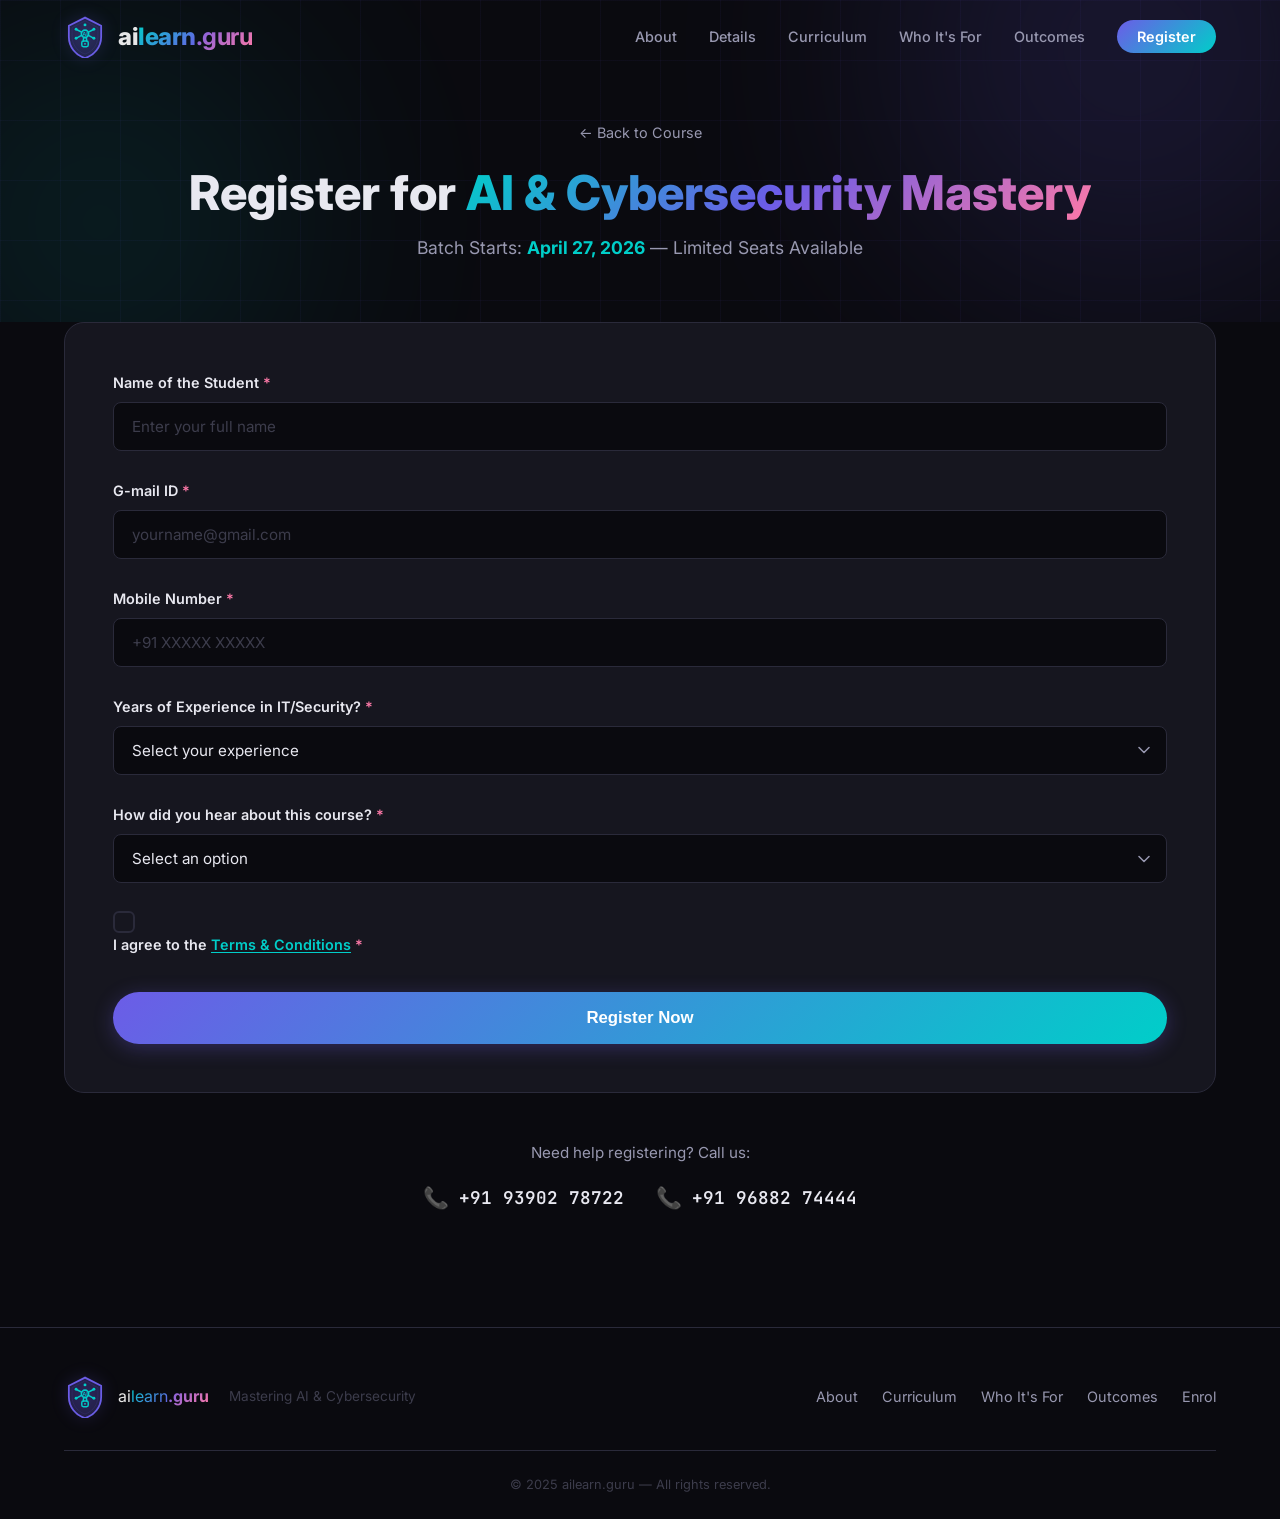
==== register.html @ 3a0973c8 "Add custom registration form with Google Forms integration - Replace Google Forms iframe with custom" ====
<!DOCTYPE html>
<html lang="en">
<head>
    <meta charset="UTF-8">
    <meta name="viewport" content="width=device-width, initial-scale=1.0">
    <title>Register | Mastering AI & Cybersecurity | ailearn.guru</title>
    <meta name="description" content="Register for Mastering AI & Cybersecurity training. Batch starts April 27, 2026.">
    <link rel="preconnect" href="https://fonts.googleapis.com">
    <link rel="preconnect" href="https://fonts.gstatic.com" crossorigin>
    <link href="https://fonts.googleapis.com/css2?family=Inter:wght@300;400;500;600;700;800;900&family=JetBrains+Mono:wght@400;500;600&display=swap" rel="stylesheet">
    <link rel="stylesheet" href="style.css">
    <link rel="icon" type="image/svg+xml" href="logo.svg">
</head>
<body>
    <!-- Navigation -->
    <nav class="navbar scrolled" id="navbar">
        <div class="container nav-container">
            <a href="index.html" class="logo">
                <img src="logo.svg" alt="ailearn.guru" class="logo-emblem">
                <span class="logo-text">ai<span class="logo-highlight">learn</span><span class="logo-dot">.guru</span></span>
            </a>
            <ul class="nav-links" id="navLinks">
                <li><a href="index.html#about">About</a></li>
                <li><a href="index.html#details">Details</a></li>
                <li><a href="index.html#curriculum">Curriculum</a></li>
                <li><a href="index.html#audience">Who It's For</a></li>
                <li><a href="index.html#outcomes">Outcomes</a></li>
                <li><a href="#register-form" class="nav-cta">Register</a></li>
            </ul>
            <button class="mobile-toggle" id="mobileToggle" aria-label="Toggle menu">
                <span></span><span></span><span></span>
            </button>
        </div>
    </nav>

    <!-- Register Header -->
    <section class="register-hero">
        <div class="hero-bg">
            <div class="grid-overlay"></div>
            <div class="glow glow-1"></div>
            <div class="glow glow-2"></div>
        </div>
        <div class="container register-header-content">
            <a href="index.html" class="back-link">&larr; Back to Course</a>
            <h1>Register for <span class="gradient-text">AI & Cybersecurity Mastery</span></h1>
            <p class="register-subtitle">Batch Starts: <strong>April 27, 2026</strong> &mdash; Limited Seats Available</p>
        </div>
    </section>

    <!-- Hidden iframe for form submission -->
    <iframe name="hidden_iframe" id="hiddenIframe" style="display:none;"></iframe>

    <!-- Form Section -->
    <section class="register-form-section" id="register-form">
        <div class="container">
            <div class="form-wrapper">
                <form id="registrationForm" class="custom-form"
                      action="https://docs.google.com/forms/d/e/1FAIpQLSevkVYMDVvRA7Wp5dpV1JGoyoRjPzLPxYaEgPsKETU49t8opw/formResponse"
                      method="POST" target="hidden_iframe" novalidate>

                    <div class="form-group">
                        <label for="studentName">Name of the Student <span class="required">*</span></label>
                        <input type="text" id="studentName" name="entry.554657075" required placeholder="Enter your full name" autocomplete="name">
                        <span class="field-error">Please enter your name</span>
                    </div>
                    <div class="form-group">
                        <label for="email">G-mail ID <span class="required">*</span></label>
                        <input type="email" id="email" name="entry.1460530204" required placeholder="yourname@gmail.com" autocomplete="email">
                        <span class="field-error">Please enter a valid email address</span>
                    </div>
                    <div class="form-group">
                        <label for="mobile">Mobile Number <span class="required">*</span></label>
                        <input type="tel" id="mobile" name="entry.283671736" required placeholder="+91 XXXXX XXXXX" autocomplete="tel">
                        <span class="field-error">Please enter your mobile number</span>
                    </div>
                    <div class="form-group">
                        <label for="experience">Years of Experience in IT/Security? <span class="required">*</span></label>
                        <select id="experience" name="entry.100367529" required>
                            <option value="" disabled selected>Select your experience</option>
                            <option value="0-1 years">0-1 years</option>
                            <option value="1-3 years">1-3 years</option>
                            <option value="3-5 years">3-5 years</option>
                            <option value="5-10 years">5-10 years</option>
                            <option value="10+ years">10+ years</option>
                        </select>
                        <span class="field-error">Please select your experience level</span>
                    </div>
                    <div class="form-group">
                        <label for="source">How did you hear about this course? <span class="required">*</span></label>
                        <select id="source" name="entry.209048306" required>
                            <option value="" disabled selected>Select an option</option>
                            <option value="WhatsApp">WhatsApp</option>
                            <option value="Linkedin">LinkedIn</option>
                            <option value="Friend">Friend</option>
                            <option value="Social Media">Social Media</option>
                            <option value="__other_option__">Other</option>
                        </select>
                        <span class="field-error">Please select an option</span>
                    </div>
                    <div class="form-group" id="otherSourceGroup" style="display: none;">
                        <label for="otherSource">Please specify <span class="required">*</span></label>
                        <input type="text" id="otherSource" name="entry.209048306.other_option_response" placeholder="How did you find us?">
                        <span class="field-error">Please specify how you heard about us</span>
                    </div>

                    <!-- Hidden input for checkbox value sent to Google Forms -->
                    <input type="hidden" id="termsHidden" name="entry.1216055466" value="I Agree">

                    <div class="form-group form-group-checkbox">
                        <label class="checkbox-label">
                            <input type="checkbox" id="terms" required>
                            <span class="checkbox-custom"></span>
                            <span>I agree to the <a href="#" id="openTerms" class="terms-link">Terms & Conditions</a> <span class="required">*</span></span>
                        </label>
                        <span class="field-error">You must agree to the Terms & Conditions</span>
                    </div>

                    <button type="submit" class="btn btn-primary btn-large form-submit-btn" id="submitBtn">
                        <span class="btn-text">Register Now</span>
                        <span class="btn-loading" style="display: none;">
                            <svg class="spinner" width="20" height="20" viewBox="0 0 20 20">
                                <circle cx="10" cy="10" r="8" stroke="currentColor" stroke-width="2" fill="none" stroke-dasharray="40" stroke-linecap="round"/>
                            </svg>
                            Submitting...
                        </span>
                    </button>
                </form>

                <!-- Success State -->
                <div id="formSuccess" class="form-state form-success" style="display: none;">
                    <div class="state-icon success-icon">
                        <svg width="48" height="48" viewBox="0 0 48 48" fill="none">
                            <circle cx="24" cy="24" r="23" stroke="url(#successGrad)" stroke-width="2"/>
                            <path d="M15 24L21 30L33 18" stroke="url(#successGrad)" stroke-width="2.5" stroke-linecap="round" stroke-linejoin="round"/>
                            <defs><linearGradient id="successGrad" x1="0" y1="0" x2="48" y2="48"><stop stop-color="#00cec9"/><stop offset="1" stop-color="#6c5ce7"/></linearGradient></defs>
                        </svg>
                    </div>
                    <h3>Registration Successful!</h3>
                    <p>Thank you for registering for <strong>Mastering AI & Cybersecurity</strong>. We'll contact you shortly with next steps.</p>
                    <a href="index.html" class="btn btn-outline">Back to Course</a>
                </div>

                <!-- Error State -->
                <div id="formError" class="form-state form-error" style="display: none;">
                    <div class="state-icon error-icon">
                        <svg width="48" height="48" viewBox="0 0 48 48" fill="none">
                            <circle cx="24" cy="24" r="23" stroke="#fd79a8" stroke-width="2"/>
                            <path d="M24 16V28M24 32V33" stroke="#fd79a8" stroke-width="2.5" stroke-linecap="round"/>
                        </svg>
                    </div>
                    <h3>Something went wrong</h3>
                    <p>Please try again or contact us directly.</p>
                    <button type="button" class="btn btn-outline" id="tryAgainBtn">Try Again</button>
                </div>
            </div>

            <div class="register-contact">
                <p>Need help registering? Call us:</p>
                <div class="contact-methods">
                    <a href="tel:+919390278722" class="contact-item">
                        <span class="contact-icon">📞</span>
                        <span>+91 93902 78722</span>
                    </a>
                    <a href="tel:+919688274444" class="contact-item">
                        <span class="contact-icon">📞</span>
                        <span>+91 96882 74444</span>
                    </a>
                </div>
            </div>
        </div>
    </section>

    <!-- Terms & Conditions Modal -->
    <div class="modal-overlay" id="termsModal">
        <div class="modal">
            <div class="modal-header">
                <h2>Terms & Conditions</h2>
                <button class="modal-close" id="closeTerms" aria-label="Close">&times;</button>
            </div>
            <div class="modal-body">
                <h3>Mastering AI & Cybersecurity: From Foundations to Pro</h3>
                <p><strong>Effective Date:</strong> April 27, 2026</p>

                <h4>1. Course Enrollment</h4>
                <p>By registering for this course, you confirm that the information provided is accurate and complete. Enrollment is subject to seat availability and confirmation by the course team.</p>

                <h4>2. Course Schedule & Delivery</h4>
                <p>The course will be delivered as live online training sessions. The schedule, instructors, and delivery format are subject to change with prior notice. We will make reasonable efforts to notify enrolled participants of any changes.</p>

                <h4>3. Fees & Payment</h4>
                <p>Course fees, if applicable, will be communicated separately upon confirmation of your registration. Payment terms and deadlines will be shared via email or phone.</p>

                <h4>4. Cancellation & Refund</h4>
                <p>Cancellation requests must be made at least 7 days before the course start date for a full refund. Cancellations after this period may be subject to a cancellation fee. No refunds will be issued after the course has commenced.</p>

                <h4>5. Intellectual Property</h4>
                <p>All course materials, including presentations, documents, recordings, and resources, are the intellectual property of ailearn.guru. Participants may not copy, distribute, or share course materials without written permission.</p>

                <h4>6. Code of Conduct</h4>
                <p>Participants are expected to maintain professional conduct during all sessions. Any disruptive, abusive, or unethical behavior may result in removal from the course without refund.</p>

                <h4>7. Certification</h4>
                <p>A certificate of completion will be provided upon successfully completing the course requirements. The certificate is issued by ailearn.guru and does not constitute a professional license.</p>

                <h4>8. Privacy</h4>
                <p>Personal information collected during registration will be used solely for course administration and communication. We will not share your data with third parties without your consent, except as required by law.</p>

                <h4>9. Limitation of Liability</h4>
                <p>ailearn.guru provides this course on an "as-is" basis. We are not liable for any indirect, incidental, or consequential damages arising from your participation in the course.</p>

                <h4>10. Contact</h4>
                <p>For questions regarding these terms, contact us at:<br>
                Phone: +91 93902 78722 | +91 96882 74444</p>

                <div class="full-terms-link">
                    <a href="https://docs.google.com/document/d/1GZWPmNJxt7KROT3m3xKXCX_6lVjoQeho/" target="_blank" rel="noopener noreferrer">Read Full Terms & Conditions &rarr;</a>
                </div>
            </div>
            <div class="modal-footer">
                <button class="btn btn-primary" id="acceptTerms">I Understand</button>
            </div>
        </div>
    </div>

    <!-- Footer -->
    <footer class="footer">
        <div class="container">
            <div class="footer-content">
                <div class="footer-brand">
                    <img src="logo.svg" alt="ailearn.guru" class="logo-emblem">
                    <span class="logo-text">ai<span class="logo-highlight">learn</span><span class="logo-dot">.guru</span></span>
                    <p>Mastering AI & Cybersecurity</p>
                </div>
                <div class="footer-links">
                    <a href="index.html#about">About</a>
                    <a href="index.html#curriculum">Curriculum</a>
                    <a href="index.html#audience">Who It's For</a>
                    <a href="index.html#outcomes">Outcomes</a>
                    <a href="index.html#enrol">Enrol</a>
                </div>
            </div>
            <div class="footer-bottom">
                <p>&copy; 2025 ailearn.guru — All rights reserved.</p>
            </div>
        </div>
    </footer>

    <script src="script.js"></script>
    <script src="form.js"></script>
</body>
</html>
---- style.css ----
/* ============================================
   Mastering AI & Cybersecurity — Styles
   ============================================ */

:root {
    --bg-primary: #0a0a0f;
    --bg-secondary: #111118;
    --bg-card: #16161f;
    --bg-card-hover: #1c1c28;
    --border: #2a2a3a;
    --border-hover: #3a3a5a;
    --text-primary: #e8e8f0;
    --text-secondary: #9898b0;
    --text-muted: #6868808a;
    --accent-1: #6c5ce7;
    --accent-2: #00cec9;
    --accent-3: #fd79a8;
    --gradient-1: linear-gradient(135deg, #6c5ce7, #00cec9);
    --gradient-2: linear-gradient(135deg, #6c5ce7, #fd79a8);
    --gradient-3: linear-gradient(135deg, #00cec9, #6c5ce7, #fd79a8);
    --shadow-sm: 0 2px 8px rgba(0, 0, 0, 0.3);
    --shadow-md: 0 4px 20px rgba(0, 0, 0, 0.4);
    --shadow-lg: 0 8px 40px rgba(0, 0, 0, 0.5);
    --radius-sm: 8px;
    --radius-md: 12px;
    --radius-lg: 20px;
    --radius-xl: 28px;
}

*, *::before, *::after {
    margin: 0;
    padding: 0;
    box-sizing: border-box;
}

html {
    scroll-behavior: smooth;
    scroll-padding-top: 80px;
}

body {
    font-family: 'Inter', -apple-system, BlinkMacSystemFont, sans-serif;
    background: var(--bg-primary);
    color: var(--text-primary);
    line-height: 1.6;
    overflow-x: hidden;
}

.container {
    max-width: 1200px;
    margin: 0 auto;
    padding: 0 24px;
}

/* ---- Navbar ---- */
.navbar {
    position: fixed;
    top: 0;
    left: 0;
    right: 0;
    z-index: 1000;
    padding: 16px 0;
    transition: all 0.3s ease;
    background: transparent;
}

.navbar.scrolled {
    background: rgba(10, 10, 15, 0.9);
    backdrop-filter: blur(20px);
    border-bottom: 1px solid var(--border);
    padding: 10px 0;
}

.nav-container {
    display: flex;
    align-items: center;
    justify-content: space-between;
}

.logo {
    display: flex;
    align-items: center;
    gap: 12px;
    text-decoration: none;
    font-size: 1.5rem;
    font-weight: 800;
    letter-spacing: -0.02em;
}

.logo-emblem {
    width: 42px;
    height: 42px;
    filter: drop-shadow(0 0 8px rgba(108, 92, 231, 0.4));
    transition: filter 0.3s, transform 0.3s;
}

.logo:hover .logo-emblem {
    filter: drop-shadow(0 0 14px rgba(0, 206, 201, 0.5));
    transform: scale(1.05);
}

.logo-text {
    color: rgba(255, 255, 255, 0.9);
    font-family: 'Inter', sans-serif;
}

.logo-highlight {
    background: linear-gradient(135deg, #00cec9, #6c5ce7);
    -webkit-background-clip: text;
    -webkit-text-fill-color: transparent;
    background-clip: text;
}

.logo-dot {
    background: linear-gradient(135deg, #6c5ce7, #fd79a8);
    -webkit-background-clip: text;
    -webkit-text-fill-color: transparent;
    background-clip: text;
    font-weight: 700;
}

.nav-links {
    display: flex;
    align-items: center;
    gap: 32px;
    list-style: none;
}

.nav-links a {
    text-decoration: none;
    color: var(--text-secondary);
    font-size: 0.9rem;
    font-weight: 500;
    transition: color 0.3s;
}

.nav-links a:hover {
    color: var(--text-primary);
}

.nav-cta {
    background: var(--gradient-1) !important;
    -webkit-background-clip: unset !important;
    -webkit-text-fill-color: unset !important;
    color: white !important;
    padding: 8px 20px;
    border-radius: 100px;
    font-weight: 600 !important;
}

.nav-cta:hover {
    opacity: 0.9;
}

.mobile-toggle {
    display: none;
    flex-direction: column;
    gap: 5px;
    background: none;
    border: none;
    cursor: pointer;
    padding: 4px;
}

.mobile-toggle span {
    display: block;
    width: 24px;
    height: 2px;
    background: var(--text-primary);
    transition: all 0.3s;
    border-radius: 2px;
}

/* ---- Hero ---- */
.hero {
    position: relative;
    min-height: 100vh;
    display: flex;
    align-items: center;
    justify-content: center;
    text-align: center;
    overflow: hidden;
}

.hero-bg {
    position: absolute;
    inset: 0;
    z-index: 0;
}

.grid-overlay {
    position: absolute;
    inset: 0;
    background-image:
        linear-gradient(rgba(108, 92, 231, 0.05) 1px, transparent 1px),
        linear-gradient(90deg, rgba(108, 92, 231, 0.05) 1px, transparent 1px);
    background-size: 60px 60px;
}

.glow {
    position: absolute;
    border-radius: 50%;
    filter: blur(120px);
    opacity: 0.4;
}

.glow-1 {
    width: 500px;
    height: 500px;
    background: var(--accent-1);
    top: -200px;
    right: -100px;
    opacity: 0.15;
}

.glow-2 {
    width: 400px;
    height: 400px;
    background: var(--accent-2);
    bottom: -100px;
    left: -100px;
    opacity: 0.1;
}

.glow-3 {
    width: 300px;
    height: 300px;
    background: var(--accent-3);
    top: 50%;
    left: 50%;
    transform: translate(-50%, -50%);
    opacity: 0.08;
}

.hero-content {
    position: relative;
    z-index: 1;
}

.hero-badge {
    display: inline-block;
    padding: 8px 20px;
    border: 1px solid var(--border);
    border-radius: 100px;
    font-size: 0.85rem;
    color: var(--text-secondary);
    margin-bottom: 24px;
    background: rgba(108, 92, 231, 0.08);
}

.hero h1 {
    font-size: clamp(2.5rem, 6vw, 5rem);
    font-weight: 900;
    line-height: 1.1;
    margin-bottom: 16px;
    letter-spacing: -0.02em;
}

.gradient-text {
    background: var(--gradient-3);
    -webkit-background-clip: text;
    -webkit-text-fill-color: transparent;
    background-clip: text;
}

.hero-subtitle {
    font-size: clamp(1.1rem, 2vw, 1.4rem);
    color: var(--text-secondary);
    margin-bottom: 8px;
    font-weight: 500;
}

.hero-desc {
    font-size: 1rem;
    color: var(--text-muted);
    margin-bottom: 40px;
}

.hero-stats {
    display: flex;
    align-items: center;
    justify-content: center;
    gap: 32px;
    margin-bottom: 40px;
    flex-wrap: wrap;
}

.stat {
    display: flex;
    flex-direction: column;
    align-items: center;
}

.stat-number {
    font-size: 1.5rem;
    font-weight: 800;
    font-family: 'JetBrains Mono', monospace;
    background: var(--gradient-1);
    -webkit-background-clip: text;
    -webkit-text-fill-color: transparent;
    background-clip: text;
}

.stat-label {
    font-size: 0.8rem;
    color: var(--text-muted);
    text-transform: uppercase;
    letter-spacing: 0.1em;
    font-weight: 500;
}

.stat-divider {
    width: 1px;
    height: 40px;
    background: var(--border);
}

.hero-actions {
    display: flex;
    gap: 16px;
    justify-content: center;
    flex-wrap: wrap;
}

.btn {
    display: inline-flex;
    align-items: center;
    justify-content: center;
    padding: 14px 32px;
    border-radius: 100px;
    font-size: 1rem;
    font-weight: 600;
    text-decoration: none;
    transition: all 0.3s;
    cursor: pointer;
    border: none;
}

.btn-primary {
    background: var(--gradient-1);
    color: white;
    box-shadow: 0 4px 20px rgba(108, 92, 231, 0.3);
}

.btn-primary:hover {
    box-shadow: 0 6px 30px rgba(108, 92, 231, 0.5);
    transform: translateY(-2px);
}

.btn-outline {
    border: 1px solid var(--border);
    color: var(--text-primary);
    background: transparent;
}

.btn-outline:hover {
    border-color: var(--accent-1);
    background: rgba(108, 92, 231, 0.08);
}

.btn-large {
    padding: 18px 40px;
    font-size: 1.1rem;
}

.scroll-indicator {
    position: absolute;
    bottom: 32px;
    left: 50%;
    transform: translateX(-50%);
    display: flex;
    flex-direction: column;
    align-items: center;
    gap: 8px;
    color: var(--text-muted);
    font-size: 0.75rem;
    animation: float 2s ease-in-out infinite;
}

.scroll-arrow {
    width: 20px;
    height: 20px;
    border-right: 2px solid var(--text-muted);
    border-bottom: 2px solid var(--text-muted);
    transform: rotate(45deg);
}

@keyframes float {
    0%, 100% { transform: translateX(-50%) translateY(0); }
    50% { transform: translateX(-50%) translateY(8px); }
}

/* ---- Sections ---- */
.section {
    padding: 100px 0;
}

.section-header {
    text-align: center;
    margin-bottom: 60px;
}

.section-tag {
    display: inline-block;
    padding: 6px 16px;
    border: 1px solid var(--border);
    border-radius: 100px;
    font-size: 0.8rem;
    color: var(--accent-2);
    margin-bottom: 16px;
    font-family: 'JetBrains Mono', monospace;
    text-transform: uppercase;
    letter-spacing: 0.08em;
}

.section-header h2 {
    font-size: clamp(1.8rem, 3.5vw, 2.8rem);
    font-weight: 800;
    line-height: 1.2;
}

/* ---- About ---- */
.about-content {
    display: grid;
    grid-template-columns: 1.5fr 1fr;
    gap: 48px;
    align-items: start;
}

.about-lead {
    font-size: 1.15rem;
    color: var(--text-primary);
    line-height: 1.7;
    margin-bottom: 16px;
}

.about-text p {
    color: var(--text-secondary);
    margin-bottom: 16px;
    line-height: 1.7;
}

.about-prereqs {
    background: var(--bg-card);
    border: 1px solid var(--border);
    border-radius: var(--radius-lg);
    padding: 32px;
}

.about-prereqs h3 {
    font-size: 1.2rem;
    margin-bottom: 20px;
    color: var(--text-primary);
}

.prereq-list {
    list-style: none;
    display: flex;
    flex-direction: column;
    gap: 12px;
}

.prereq-list li {
    padding-left: 24px;
    position: relative;
    color: var(--text-secondary);
}

.prereq-list li::before {
    content: '›';
    position: absolute;
    left: 0;
    color: var(--accent-2);
    font-weight: 700;
    font-size: 1.2rem;
}

.prereq-note {
    margin-top: 20px;
    color: var(--accent-2);
    font-weight: 600;
    font-size: 0.9rem;
}

/* ---- Audience ---- */
.audience {
    background: var(--bg-secondary);
}

.audience-grid {
    display: grid;
    grid-template-columns: repeat(auto-fit, minmax(260px, 1fr));
    gap: 16px;
}

.audience-card {
    display: flex;
    align-items: center;
    gap: 16px;
    padding: 20px 24px;
    background: var(--bg-card);
    border: 1px solid var(--border);
    border-radius: var(--radius-md);
    transition: all 0.3s;
}

.audience-card:hover {
    border-color: var(--border-hover);
    background: var(--bg-card-hover);
    transform: translateY(-2px);
}

.audience-icon {
    font-size: 1.5rem;
    flex-shrink: 0;
}

.audience-card span {
    font-weight: 500;
    font-size: 0.95rem;
}

/* ---- Course Details ---- */
.details-grid {
    display: grid;
    grid-template-columns: repeat(auto-fit, minmax(300px, 1fr));
    gap: 20px;
}

.detail-card {
    display: flex;
    align-items: center;
    gap: 20px;
    padding: 24px 28px;
    background: var(--bg-card);
    border: 1px solid var(--border);
    border-radius: var(--radius-md);
    transition: all 0.3s;
}

.detail-card:hover {
    border-color: var(--border-hover);
    transform: translateY(-2px);
    box-shadow: var(--shadow-md);
}

.detail-icon {
    font-size: 2rem;
    flex-shrink: 0;
}

.detail-info h4 {
    font-size: 0.8rem;
    text-transform: uppercase;
    letter-spacing: 0.08em;
    color: var(--text-muted);
    margin-bottom: 4px;
    font-weight: 600;
}

.detail-info p {
    font-size: 1.05rem;
    font-weight: 600;
    color: var(--text-primary);
}

.enrol-batch {
    font-size: 1.2rem;
    margin-bottom: 8px !important;
}

.enrol-batch strong {
    color: var(--accent-2);
}

/* ---- Curriculum / Modules ---- */
.modules-grid {
    display: flex;
    flex-direction: column;
    gap: 20px;
}

.module-card {
    background: var(--bg-card);
    border: 1px solid var(--border);
    border-radius: var(--radius-lg);
    padding: 32px;
    transition: all 0.3s;
    cursor: pointer;
}

.module-card:hover {
    border-color: var(--border-hover);
    box-shadow: var(--shadow-md);
}

.module-header {
    display: flex;
    align-items: center;
    gap: 16px;
    margin-bottom: 0;
    flex-wrap: wrap;
}

.module-card.open .module-header {
    margin-bottom: 20px;
}

.module-number {
    font-family: 'JetBrains Mono', monospace;
    font-size: 1rem;
    font-weight: 700;
    background: var(--gradient-1);
    -webkit-background-clip: text;
    -webkit-text-fill-color: transparent;
    background-clip: text;
    min-width: 32px;
}

.module-header h3 {
    font-size: 1.15rem;
    font-weight: 700;
    flex: 1;
}

.module-badge {
    padding: 4px 12px;
    border-radius: 100px;
    font-size: 0.7rem;
    font-weight: 600;
    background: rgba(253, 121, 168, 0.15);
    color: var(--accent-3);
    border: 1px solid rgba(253, 121, 168, 0.3);
    text-transform: uppercase;
    letter-spacing: 0.05em;
}

.module-topics {
    list-style: none;
    display: none;
    flex-direction: column;
    gap: 10px;
    padding-left: 48px;
    border-top: 1px solid var(--border);
    padding-top: 20px;
}

.module-card.open .module-topics {
    display: flex;
}

.module-topics li {
    color: var(--text-secondary);
    padding-left: 20px;
    position: relative;
    font-size: 0.92rem;
    line-height: 1.5;
}

.module-topics li::before {
    content: '›';
    position: absolute;
    left: 0;
    color: var(--accent-2);
    font-weight: 700;
}

.module-card::after {
    content: '+';
    float: right;
    font-size: 1.4rem;
    color: var(--text-muted);
    font-weight: 300;
    margin-top: -32px;
    margin-right: 4px;
    transition: transform 0.3s;
}

.module-card.open::after {
    content: '−';
}

/* ---- Outcomes ---- */
.outcomes {
    background: var(--bg-secondary);
}

.outcomes-grid {
    display: grid;
    grid-template-columns: repeat(auto-fit, minmax(260px, 1fr));
    gap: 20px;
}

.outcome-card {
    padding: 28px;
    background: var(--bg-card);
    border: 1px solid var(--border);
    border-radius: var(--radius-md);
    text-align: center;
    transition: all 0.3s;
}

.outcome-card:hover {
    border-color: var(--border-hover);
    transform: translateY(-4px);
    box-shadow: var(--shadow-md);
}

.outcome-icon {
    font-size: 2rem;
    margin-bottom: 12px;
}

.outcome-card h4 {
    font-size: 0.95rem;
    font-weight: 600;
    line-height: 1.4;
}

/* ---- Enrol ---- */
.enrol {
    background: var(--bg-primary);
}

.enrol-card {
    background: var(--bg-card);
    border: 1px solid var(--border);
    border-radius: var(--radius-xl);
    padding: 64px;
    text-align: center;
    position: relative;
    overflow: hidden;
}

.enrol-card::before {
    content: '';
    position: absolute;
    top: 0;
    left: 0;
    right: 0;
    height: 3px;
    background: var(--gradient-3);
}

.enrol-content h2 {
    font-size: clamp(1.6rem, 3vw, 2.4rem);
    font-weight: 800;
    margin-top: 16px;
    margin-bottom: 12px;
}

.enrol-content p {
    color: var(--text-secondary);
    margin-bottom: 32px;
    font-size: 1.1rem;
}

.contact-methods {
    display: flex;
    justify-content: center;
    gap: 32px;
    margin-bottom: 32px;
    flex-wrap: wrap;
}

.contact-item {
    display: flex;
    align-items: center;
    gap: 10px;
    text-decoration: none;
    color: var(--text-primary);
    font-size: 1.1rem;
    font-weight: 600;
    font-family: 'JetBrains Mono', monospace;
    transition: color 0.3s;
}

.contact-item:hover {
    color: var(--accent-2);
}

.contact-icon {
    font-size: 1.3rem;
}

/* ---- Footer ---- */
.footer {
    padding: 48px 0 24px;
    border-top: 1px solid var(--border);
}

.footer-content {
    display: flex;
    justify-content: space-between;
    align-items: center;
    margin-bottom: 32px;
    flex-wrap: wrap;
    gap: 24px;
}

.footer-brand {
    display: flex;
    align-items: center;
    gap: 12px;
}

.footer-brand p {
    color: var(--text-muted);
    font-size: 0.85rem;
    margin-left: 8px;
}

.footer-links {
    display: flex;
    gap: 24px;
    flex-wrap: wrap;
}

.footer-links a {
    text-decoration: none;
    color: var(--text-secondary);
    font-size: 0.9rem;
    transition: color 0.3s;
}

.footer-links a:hover {
    color: var(--text-primary);
}

.footer-bottom {
    text-align: center;
    padding-top: 24px;
    border-top: 1px solid var(--border);
}

.footer-bottom p {
    color: var(--text-muted);
    font-size: 0.8rem;
}

/* ---- Responsive ---- */
@media (max-width: 768px) {
    .nav-links {
        display: none;
        position: absolute;
        top: 100%;
        left: 0;
        right: 0;
        flex-direction: column;
        background: rgba(10, 10, 15, 0.98);
        backdrop-filter: blur(20px);
        padding: 24px;
        gap: 16px;
        border-bottom: 1px solid var(--border);
    }

    .nav-links.active {
        display: flex;
    }

    .mobile-toggle {
        display: flex;
    }

    .mobile-toggle.active span:nth-child(1) {
        transform: rotate(45deg) translate(5px, 5px);
    }

    .mobile-toggle.active span:nth-child(2) {
        opacity: 0;
    }

    .mobile-toggle.active span:nth-child(3) {
        transform: rotate(-45deg) translate(5px, -5px);
    }

    .hero-stats {
        gap: 20px;
    }

    .stat-divider {
        display: none;
    }

    .about-content {
        grid-template-columns: 1fr;
    }

    .enrol-card {
        padding: 40px 24px;
    }

    .module-card {
        padding: 24px;
    }

    .module-topics {
        padding-left: 24px;
    }

    .module-card::after {
        margin-top: -28px;
    }

    .footer-content {
        flex-direction: column;
        text-align: center;
    }

    .footer-brand {
        flex-direction: column;
    }

    .scroll-indicator {
        display: none;
    }
}

@media (max-width: 480px) {
    .hero h1 {
        font-size: 2rem;
    }

    .section {
        padding: 60px 0;
    }

    .contact-methods {
        flex-direction: column;
        align-items: center;
    }
}

/* ---- Register Page ---- */
.register-hero {
    position: relative;
    padding: 120px 0 60px;
    text-align: center;
    overflow: hidden;
}

.register-header-content {
    position: relative;
    z-index: 1;
}

.back-link {
    display: inline-block;
    color: var(--text-secondary);
    text-decoration: none;
    font-size: 0.9rem;
    margin-bottom: 20px;
    transition: color 0.3s;
}

.back-link:hover {
    color: var(--accent-2);
}

.register-hero h1 {
    font-size: clamp(1.8rem, 4vw, 3rem);
    font-weight: 800;
    line-height: 1.2;
    margin-bottom: 12px;
}

.register-subtitle {
    color: var(--text-secondary);
    font-size: 1.1rem;
}

.register-subtitle strong {
    color: var(--accent-2);
}

.register-form-section {
    padding: 0 0 80px;
}

.form-wrapper {
    background: var(--bg-card);
    border: 1px solid var(--border);
    border-radius: var(--radius-lg);
    overflow: hidden;
    margin-bottom: 24px;
}

.form-wrapper iframe {
    display: block;
    width: 100%;
    min-height: 900px;
    border: none;
    background: white;
    border-radius: var(--radius-lg);
}

.form-fallback {
    padding: 20px;
    text-align: center;
    border-top: 1px solid var(--border);
}

.form-fallback p {
    color: var(--text-muted);
    font-size: 0.85rem;
    margin-bottom: 12px;
}

.register-contact {
    text-align: center;
    padding-top: 24px;
}

.register-contact > p {
    color: var(--text-secondary);
    margin-bottom: 16px;
    font-size: 0.95rem;
}

/* ---- Custom Registration Form ---- */
.custom-form {
    padding: 48px;
}

.form-group {
    margin-bottom: 28px;
}

.form-group label {
    display: block;
    font-size: 0.9rem;
    font-weight: 600;
    color: var(--text-primary);
    margin-bottom: 8px;
}

.required {
    color: var(--accent-3);
}

.form-group input[type="text"],
.form-group input[type="email"],
.form-group input[type="tel"],
.form-group select {
    width: 100%;
    padding: 14px 18px;
    background: var(--bg-primary);
    border: 1px solid var(--border);
    border-radius: var(--radius-sm);
    color: var(--text-primary);
    font-family: 'Inter', sans-serif;
    font-size: 0.95rem;
    transition: border-color 0.3s, box-shadow 0.3s;
    outline: none;
    -webkit-appearance: none;
    appearance: none;
}

.form-group input::placeholder {
    color: var(--text-muted);
}

.form-group input:focus,
.form-group select:focus {
    border-color: var(--accent-1);
    box-shadow: 0 0 0 3px rgba(108, 92, 231, 0.15);
}

.form-group input.invalid,
.form-group select.invalid {
    border-color: var(--accent-3);
    box-shadow: 0 0 0 3px rgba(253, 121, 168, 0.1);
}

.form-group select {
    cursor: pointer;
    background-image: url("data:image/svg+xml,%3Csvg xmlns='http://www.w3.org/2000/svg' width='12' height='8' fill='none'%3E%3Cpath d='M1 1.5l5 5 5-5' stroke='%239898b0' stroke-width='1.5' stroke-linecap='round' stroke-linejoin='round'/%3E%3C/svg%3E");
    background-repeat: no-repeat;
    background-position: right 16px center;
    padding-right: 40px;
}

.form-group select option {
    background: var(--bg-secondary);
    color: var(--text-primary);
}

/* Checkbox */
.form-group-checkbox {
    margin-bottom: 36px;
}

.checkbox-label {
    display: flex;
    align-items: center;
    gap: 12px;
    cursor: pointer;
    font-size: 0.9rem;
    color: var(--text-secondary);
    user-select: none;
}

.checkbox-label input[type="checkbox"] {
    position: absolute;
    opacity: 0;
    width: 0;
    height: 0;
}

.checkbox-custom {
    width: 22px;
    height: 22px;
    min-width: 22px;
    border: 2px solid var(--border);
    border-radius: 6px;
    display: flex;
    align-items: center;
    justify-content: center;
    transition: all 0.2s;
    position: relative;
}

.checkbox-label input:checked + .checkbox-custom {
    background: var(--gradient-1);
    border-color: transparent;
}

.checkbox-label input:checked + .checkbox-custom::after {
    content: '';
    width: 6px;
    height: 10px;
    border: 2px solid white;
    border-top: none;
    border-left: none;
    transform: rotate(45deg) translateY(-1px);
}

.checkbox-label input:focus-visible + .checkbox-custom {
    box-shadow: 0 0 0 3px rgba(108, 92, 231, 0.2);
}

/* Submit Button */
.form-submit-btn {
    width: 100%;
    font-size: 1.05rem;
    padding: 16px 32px;
    position: relative;
}

.btn-loading {
    display: inline-flex;
    align-items: center;
    gap: 8px;
}

.spinner {
    animation: spin 1s linear infinite;
}

@keyframes spin {
    to { transform: rotate(360deg); }
}

.form-submit-btn:disabled {
    opacity: 0.7;
    cursor: not-allowed;
}

/* Success & Error States */
.form-state {
    padding: 64px 48px;
    text-align: center;
}

.state-icon {
    margin-bottom: 24px;
}

.form-state h3 {
    font-size: 1.5rem;
    font-weight: 700;
    margin-bottom: 12px;
}

.form-success h3 {
    background: var(--gradient-1);
    -webkit-background-clip: text;
    -webkit-text-fill-color: transparent;
    background-clip: text;
}

.form-error h3 {
    color: var(--accent-3);
}

.form-state p {
    color: var(--text-secondary);
    margin-bottom: 28px;
    font-size: 1rem;
    line-height: 1.6;
}

.form-state .btn {
    min-width: 200px;
}

/* Field validation message */
.field-error {
    display: none;
    color: var(--accent-3);
    font-size: 0.8rem;
    margin-top: 6px;
}

.form-group.has-error .field-error {
    display: block;
}

@media (max-width: 768px) {
    .custom-form {
        padding: 32px 20px;
    }

    .form-state {
        padding: 48px 20px;
    }
}

/* ---- Terms Link ---- */
.terms-link {
    color: var(--accent-2);
    text-decoration: underline;
    text-underline-offset: 2px;
    transition: color 0.2s;
}
.terms-link:hover {
    color: var(--accent-1);
}
.full-terms-link {
    margin-top: 24px;
    padding: 16px;
    background: var(--bg-card);
    border: 1px solid var(--border);
    border-radius: var(--radius-sm);
    text-align: center;
}
.full-terms-link a {
    color: var(--accent-2);
    font-weight: 600;
    font-size: 0.95rem;
    text-decoration: none;
    transition: color 0.2s;
}
.full-terms-link a:hover {
    color: var(--accent-1);
    text-decoration: underline;
}

/* ---- Modal ---- */
.modal-overlay {
    position: fixed;
    top: 0;
    left: 0;
    width: 100%;
    height: 100%;
    background: rgba(0, 0, 0, 0.8);
    backdrop-filter: blur(4px);
    z-index: 2000;
    display: flex;
    align-items: center;
    justify-content: center;
    opacity: 0;
    visibility: hidden;
    transition: opacity 0.3s, visibility 0.3s;
    padding: 20px;
}
.modal-overlay.active {
    opacity: 1;
    visibility: visible;
}
.modal {
    background: var(--bg-secondary);
    border: 1px solid var(--border);
    border-radius: var(--radius-lg);
    max-width: 640px;
    width: 100%;
    max-height: 80vh;
    display: flex;
    flex-direction: column;
    transform: translateY(20px);
    transition: transform 0.3s;
}
.modal-overlay.active .modal {
    transform: translateY(0);
}
.modal-header {
    display: flex;
    align-items: center;
    justify-content: space-between;
    padding: 24px 28px;
    border-bottom: 1px solid var(--border);
}
.modal-header h2 {
    font-size: 1.2rem;
    font-weight: 700;
    background: var(--gradient-1);
    -webkit-background-clip: text;
    -webkit-text-fill-color: transparent;
    background-clip: text;
}
.modal-close {
    background: none;
    border: none;
    color: var(--text-secondary);
    font-size: 1.5rem;
    cursor: pointer;
    padding: 4px 8px;
    border-radius: 6px;
    transition: background 0.2s;
}
.modal-close:hover {
    background: var(--bg-card);
}
.modal-body {
    padding: 24px 28px;
    overflow-y: auto;
    color: var(--text-secondary);
    font-size: 0.9rem;
    line-height: 1.7;
}
.modal-body h3 {
    color: var(--text-primary);
    font-size: 1.05rem;
    margin-bottom: 4px;
}
.modal-body h4 {
    color: var(--text-primary);
    font-size: 0.95rem;
    margin-top: 20px;
    margin-bottom: 6px;
}
.modal-body p {
    margin-bottom: 8px;
}
.modal-footer {
    padding: 16px 28px;
    border-top: 1px solid var(--border);
    display: flex;
    justify-content: flex-end;
}

@media (max-width: 768px) {
    .modal {
        max-height: 90vh;
    }
    .modal-header, .modal-body, .modal-footer {
        padding-left: 20px;
        padding-right: 20px;
    }
}

/* ---- Animations ---- */
.fade-in {
    opacity: 0;
    transform: translateY(24px);
    transition: opacity 0.6s ease, transform 0.6s ease;
}

.fade-in.visible {
    opacity: 1;
    transform: translateY(0);
}
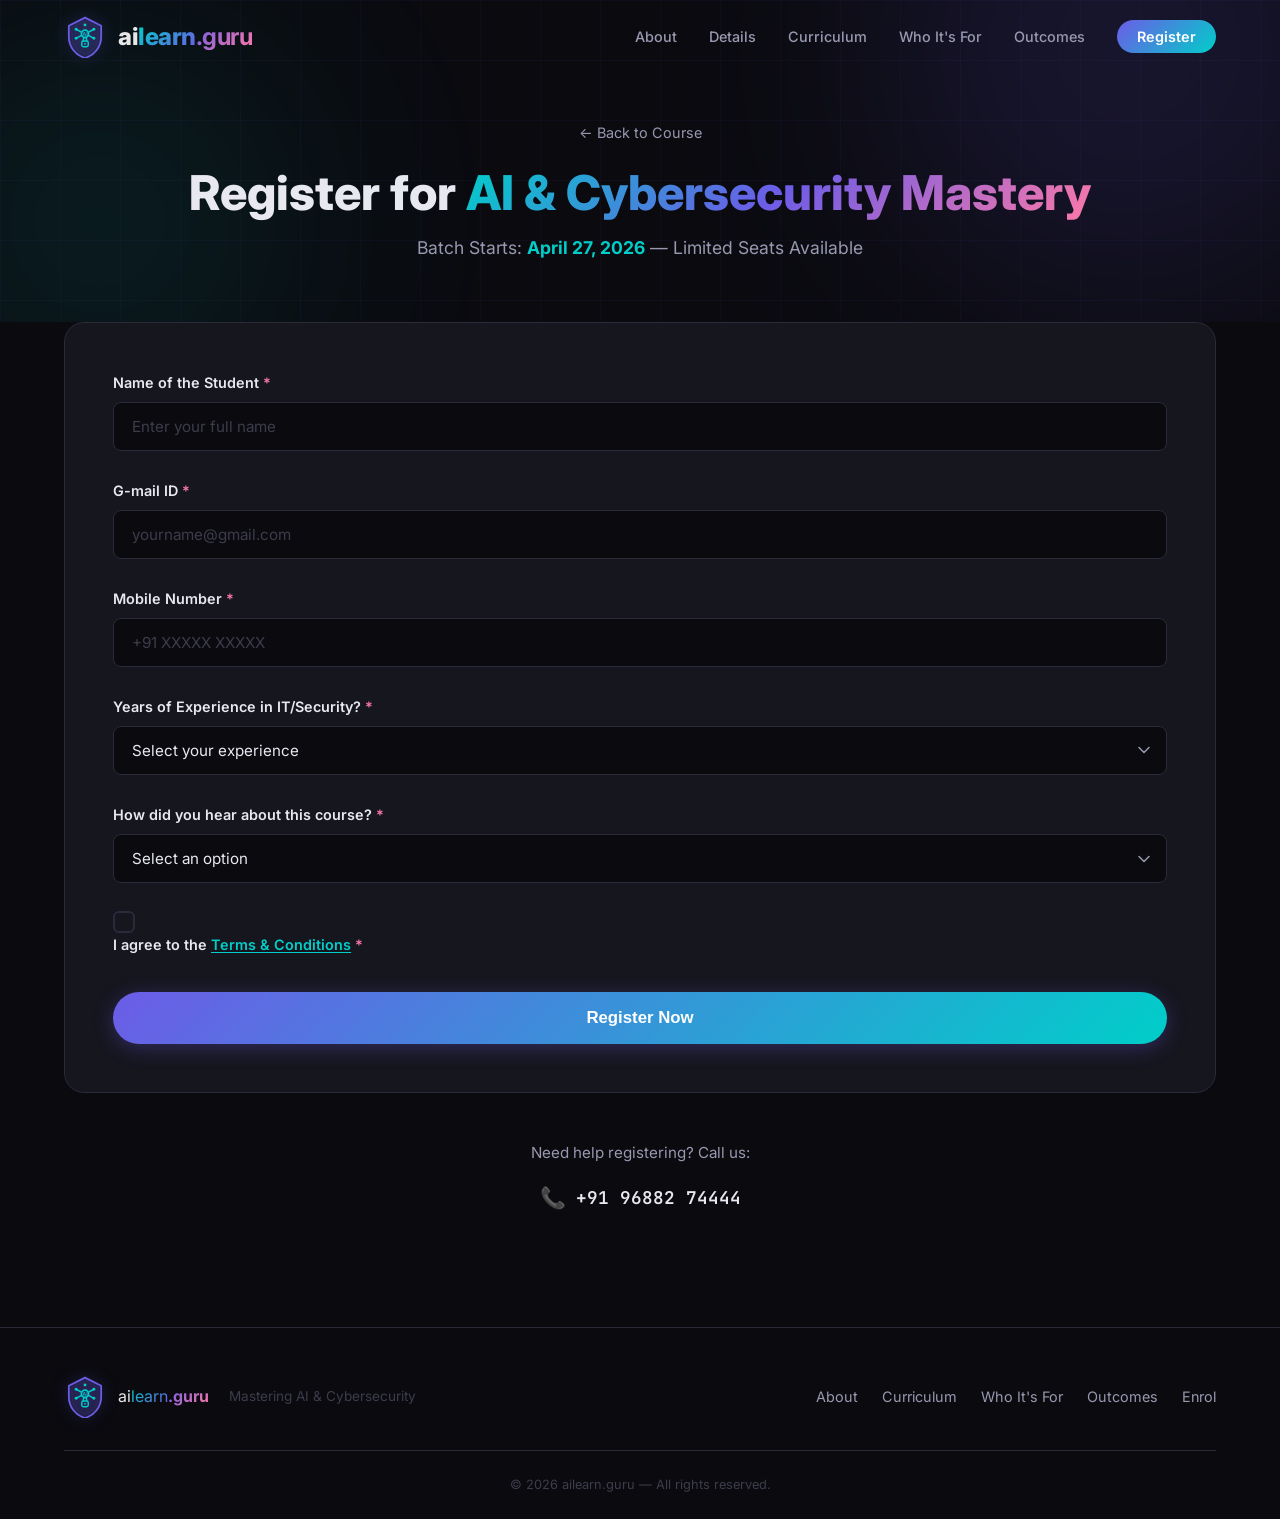
==== commit 9e1a8679: "Update content: 2026 dates, rename module, remove phone number - Update year references from 2025 to" ====
--- a/register.html
+++ b/register.html
@@ -157,10 +157,6 @@
             <div class="register-contact">
                 <p>Need help registering? Call us:</p>
                 <div class="contact-methods">
-                    <a href="tel:+919390278722" class="contact-item">
-                        <span class="contact-icon">📞</span>
-                        <span>+91 93902 78722</span>
-                    </a>
                     <a href="tel:+919688274444" class="contact-item">
                         <span class="contact-icon">📞</span>
                         <span>+91 96882 74444</span>
@@ -210,7 +206,7 @@
 
                 <h4>10. Contact</h4>
                 <p>For questions regarding these terms, contact us at:<br>
-                Phone: +91 93902 78722 | +91 96882 74444</p>
+                Phone: +91 96882 74444</p>
 
                 <div class="full-terms-link">
                     <a href="https://docs.google.com/document/d/1GZWPmNJxt7KROT3m3xKXCX_6lVjoQeho/" target="_blank" rel="noopener noreferrer">Read Full Terms & Conditions &rarr;</a>
@@ -240,7 +236,7 @@
                 </div>
             </div>
             <div class="footer-bottom">
-                <p>&copy; 2025 ailearn.guru — All rights reserved.</p>
+                <p>&copy; 2026 ailearn.guru — All rights reserved.</p>
             </div>
         </div>
     </footer>
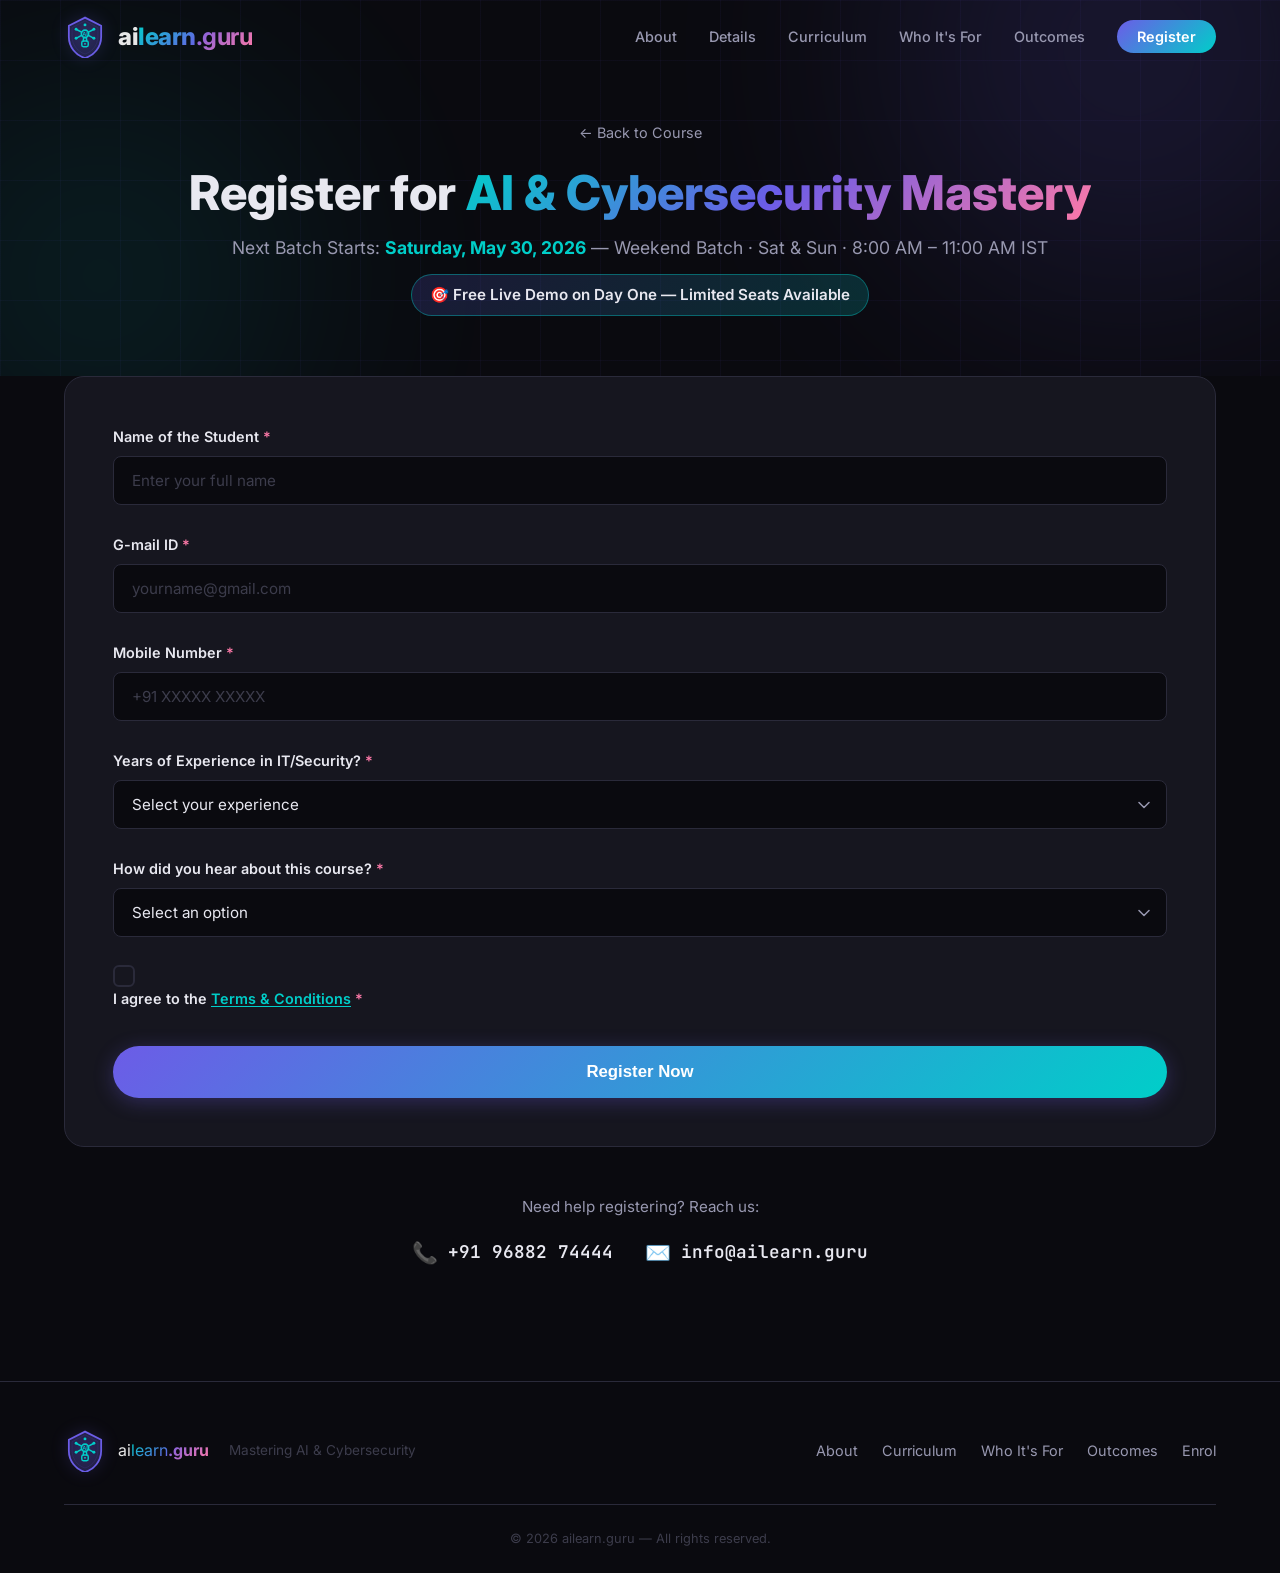
==== commit efaac709: "Update site for new weekend batch + add contact email - New batch: Saturday, May 30, 2026 (replaces " ====
--- a/register.html
+++ b/register.html
@@ -4,7 +4,7 @@
     <meta charset="UTF-8">
     <meta name="viewport" content="width=device-width, initial-scale=1.0">
     <title>Register | Mastering AI & Cybersecurity | ailearn.guru</title>
-    <meta name="description" content="Register for Mastering AI & Cybersecurity training. Batch starts April 27, 2026.">
+    <meta name="description" content="Register for Mastering AI & Cybersecurity training. New Weekend Batch starts Saturday, May 30, 2026 — Sat & Sun, 8–11 AM IST. Free Live Demo on Day One.">
     <link rel="preconnect" href="https://fonts.googleapis.com">
     <link rel="preconnect" href="https://fonts.gstatic.com" crossorigin>
     <link href="https://fonts.googleapis.com/css2?family=Inter:wght@300;400;500;600;700;800;900&family=JetBrains+Mono:wght@400;500;600&display=swap" rel="stylesheet">
@@ -43,7 +43,8 @@
         <div class="container register-header-content">
             <a href="index.html" class="back-link">&larr; Back to Course</a>
             <h1>Register for <span class="gradient-text">AI & Cybersecurity Mastery</span></h1>
-            <p class="register-subtitle">Batch Starts: <strong>April 27, 2026</strong> &mdash; Limited Seats Available</p>
+            <p class="register-subtitle">Next Batch Starts: <strong>Saturday, May 30, 2026</strong> &mdash; Weekend Batch · Sat &amp; Sun · 8:00 AM – 11:00 AM IST</p>
+            <p class="register-demo">🎯 Free Live Demo on Day One &mdash; Limited Seats Available</p>
         </div>
     </section>
 
@@ -155,11 +156,15 @@
             </div>
 
             <div class="register-contact">
-                <p>Need help registering? Call us:</p>
+                <p>Need help registering? Reach us:</p>
                 <div class="contact-methods">
                     <a href="tel:+919688274444" class="contact-item">
                         <span class="contact-icon">📞</span>
                         <span>+91 96882 74444</span>
+                    </a>
+                    <a href="mailto:info@ailearn.guru" class="contact-item">
+                        <span class="contact-icon">✉️</span>
+                        <span>info@ailearn.guru</span>
                     </a>
                 </div>
             </div>
@@ -175,7 +180,7 @@
             </div>
             <div class="modal-body">
                 <h3>Mastering AI & Cybersecurity: From Foundations to Pro</h3>
-                <p><strong>Effective Date:</strong> April 27, 2026</p>
+                <p><strong>Effective Date:</strong> May 30, 2026</p>
 
                 <h4>1. Course Enrollment</h4>
                 <p>By registering for this course, you confirm that the information provided is accurate and complete. Enrollment is subject to seat availability and confirmation by the course team.</p>
@@ -206,6 +211,7 @@
 
                 <h4>10. Contact</h4>
                 <p>For questions regarding these terms, contact us at:<br>
+                Email: <a href="mailto:info@ailearn.guru">info@ailearn.guru</a><br>
                 Phone: +91 96882 74444</p>
 
                 <div class="full-terms-link">
--- a/style.css
+++ b/style.css
@@ -248,6 +248,30 @@
     background: rgba(108, 92, 231, 0.08);
 }
 
+.hero-badge.batch-announce {
+    color: var(--text-primary);
+    font-weight: 600;
+    font-size: 0.95rem;
+    border-color: rgba(0, 206, 201, 0.45);
+    background: linear-gradient(135deg, rgba(108, 92, 231, 0.18), rgba(0, 206, 201, 0.18));
+    margin-bottom: 12px;
+    animation: badge-pulse 2.4s ease-in-out infinite;
+}
+
+@keyframes badge-pulse {
+    0%, 100% { box-shadow: 0 0 0 0 rgba(0, 206, 201, 0); }
+    50%      { box-shadow: 0 0 24px 4px rgba(0, 206, 201, 0.22); }
+}
+
+.hero-subbadge {
+    display: inline-block;
+    font-size: 0.78rem;
+    letter-spacing: 0.12em;
+    text-transform: uppercase;
+    color: var(--text-muted);
+    margin-bottom: 24px;
+}
+
 .hero h1 {
     font-size: clamp(2.5rem, 6vw, 5rem);
     font-weight: 900;
@@ -544,6 +568,25 @@
     box-shadow: var(--shadow-md);
 }
 
+.detail-card-highlight {
+    border-color: rgba(0, 206, 201, 0.45);
+    background: linear-gradient(135deg, rgba(108, 92, 231, 0.08), rgba(0, 206, 201, 0.08)), var(--bg-card);
+    box-shadow: 0 0 24px rgba(0, 206, 201, 0.08);
+}
+
+.detail-tag {
+    display: inline-block;
+    margin-top: 6px;
+    padding: 3px 10px;
+    font-size: 0.72rem;
+    font-weight: 600;
+    letter-spacing: 0.04em;
+    color: var(--accent-2);
+    background: rgba(0, 206, 201, 0.12);
+    border: 1px solid rgba(0, 206, 201, 0.3);
+    border-radius: 100px;
+}
+
 .detail-icon {
     font-size: 2rem;
     flex-shrink: 0;
@@ -571,6 +614,24 @@
 
 .enrol-batch strong {
     color: var(--accent-2);
+}
+
+.enrol-schedule {
+    color: var(--text-secondary);
+    margin-bottom: 16px !important;
+    font-weight: 500;
+}
+
+.enrol-demo {
+    display: inline-block;
+    padding: 8px 18px;
+    margin-bottom: 24px !important;
+    font-size: 0.95rem;
+    font-weight: 600;
+    color: var(--text-primary);
+    background: linear-gradient(135deg, rgba(108, 92, 231, 0.18), rgba(0, 206, 201, 0.18));
+    border: 1px solid rgba(0, 206, 201, 0.4);
+    border-radius: 100px;
 }
 
 /* ---- Curriculum / Modules ---- */
@@ -839,7 +900,7 @@
 }
 
 /* ---- Responsive ---- */
-@media (max-width: 768px) {
+@media (max-width: 960px) {
     .nav-links {
         display: none;
         position: absolute;
@@ -873,7 +934,9 @@
     .mobile-toggle.active span:nth-child(3) {
         transform: rotate(-45deg) translate(5px, -5px);
     }
-
+}
+
+@media (max-width: 768px) {
     .hero-stats {
         gap: 20px;
     }
@@ -971,6 +1034,18 @@
 
 .register-subtitle strong {
     color: var(--accent-2);
+}
+
+.register-demo {
+    display: inline-block;
+    margin-top: 12px;
+    padding: 8px 18px;
+    font-size: 0.95rem;
+    font-weight: 600;
+    color: var(--text-primary);
+    background: linear-gradient(135deg, rgba(108, 92, 231, 0.18), rgba(0, 206, 201, 0.18));
+    border: 1px solid rgba(0, 206, 201, 0.4);
+    border-radius: 100px;
 }
 
 .register-form-section {
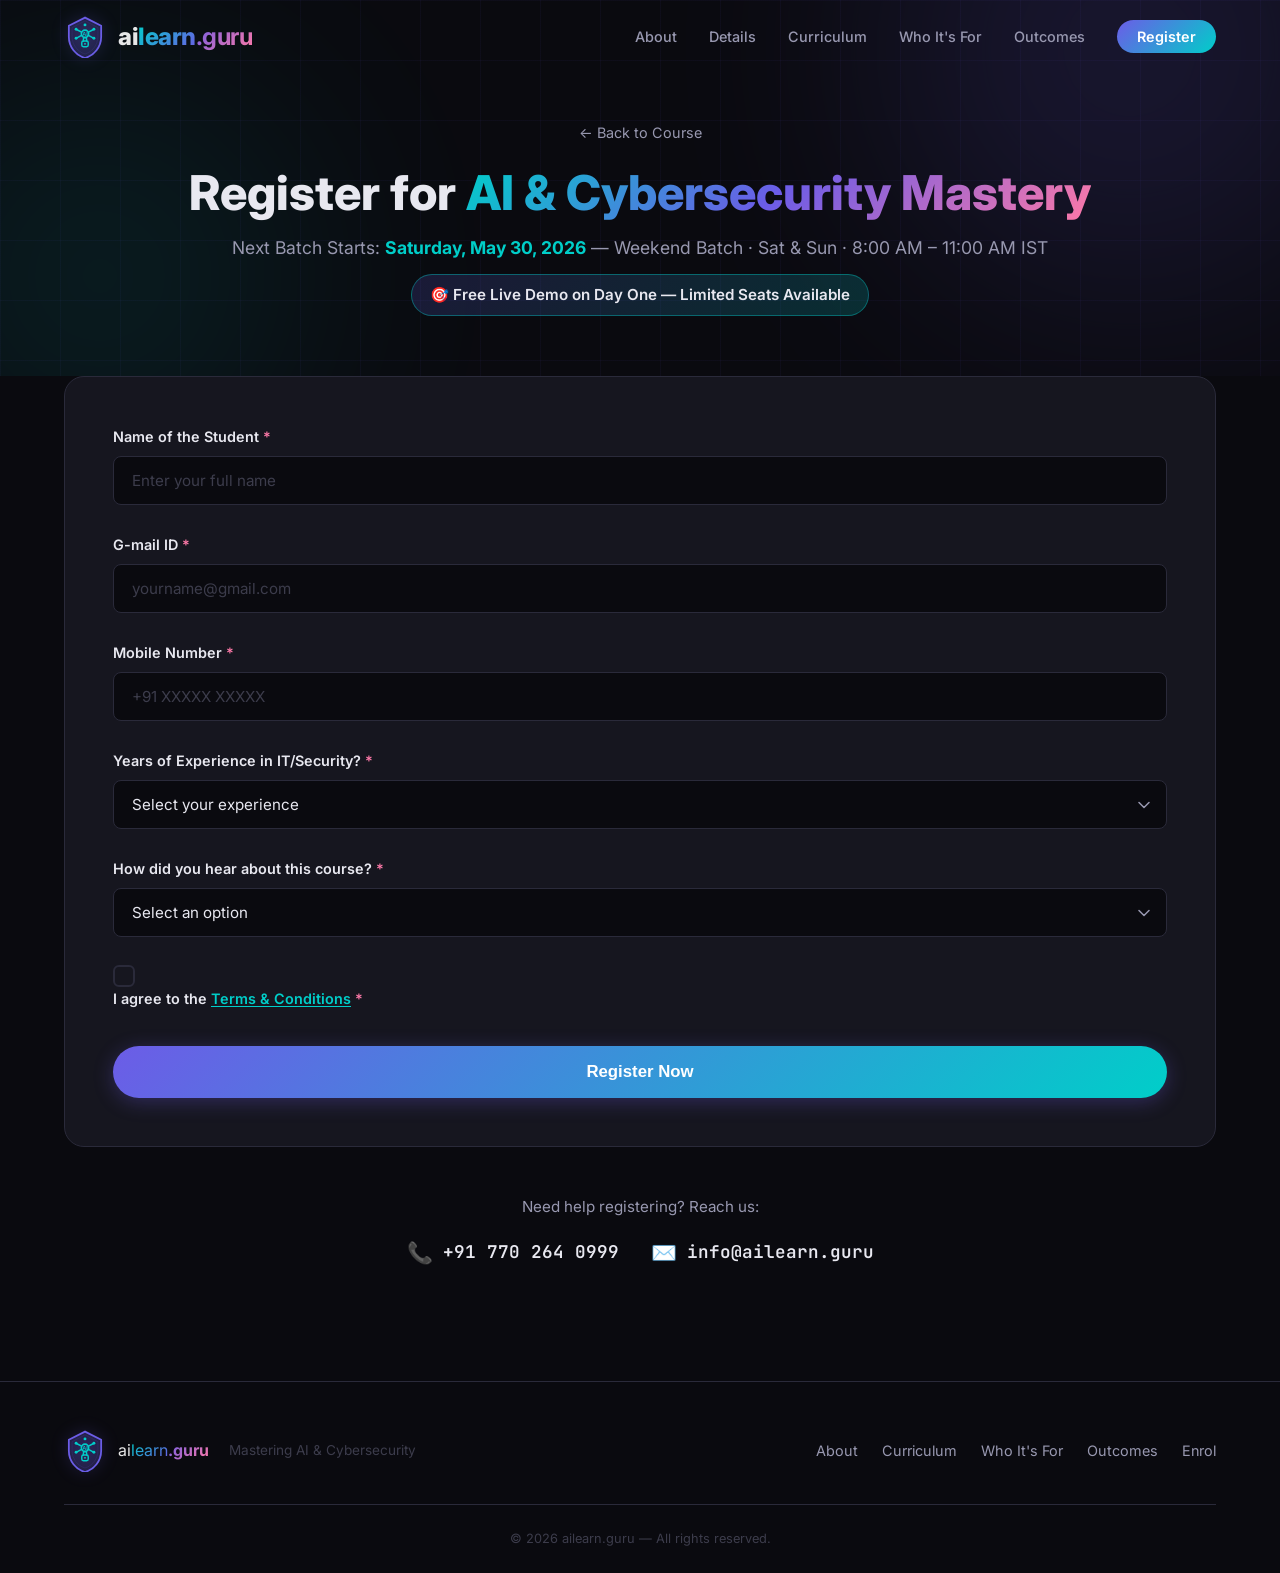
==== commit 7dce4a6c: "Update phone number to +91 770 264 0999 Replaces +91 96882 74444 in Enrol section, register page con" ====
--- a/register.html
+++ b/register.html
@@ -158,9 +158,9 @@
             <div class="register-contact">
                 <p>Need help registering? Reach us:</p>
                 <div class="contact-methods">
-                    <a href="tel:+919688274444" class="contact-item">
+                    <a href="tel:+917702640999" class="contact-item">
                         <span class="contact-icon">📞</span>
-                        <span>+91 96882 74444</span>
+                        <span>+91 770 264 0999</span>
                     </a>
                     <a href="mailto:info@ailearn.guru" class="contact-item">
                         <span class="contact-icon">✉️</span>
@@ -212,7 +212,7 @@
                 <h4>10. Contact</h4>
                 <p>For questions regarding these terms, contact us at:<br>
                 Email: <a href="mailto:info@ailearn.guru">info@ailearn.guru</a><br>
-                Phone: +91 96882 74444</p>
+                Phone: +91 770 264 0999</p>
 
                 <div class="full-terms-link">
                     <a href="https://docs.google.com/document/d/1GZWPmNJxt7KROT3m3xKXCX_6lVjoQeho/" target="_blank" rel="noopener noreferrer">Read Full Terms & Conditions &rarr;</a>
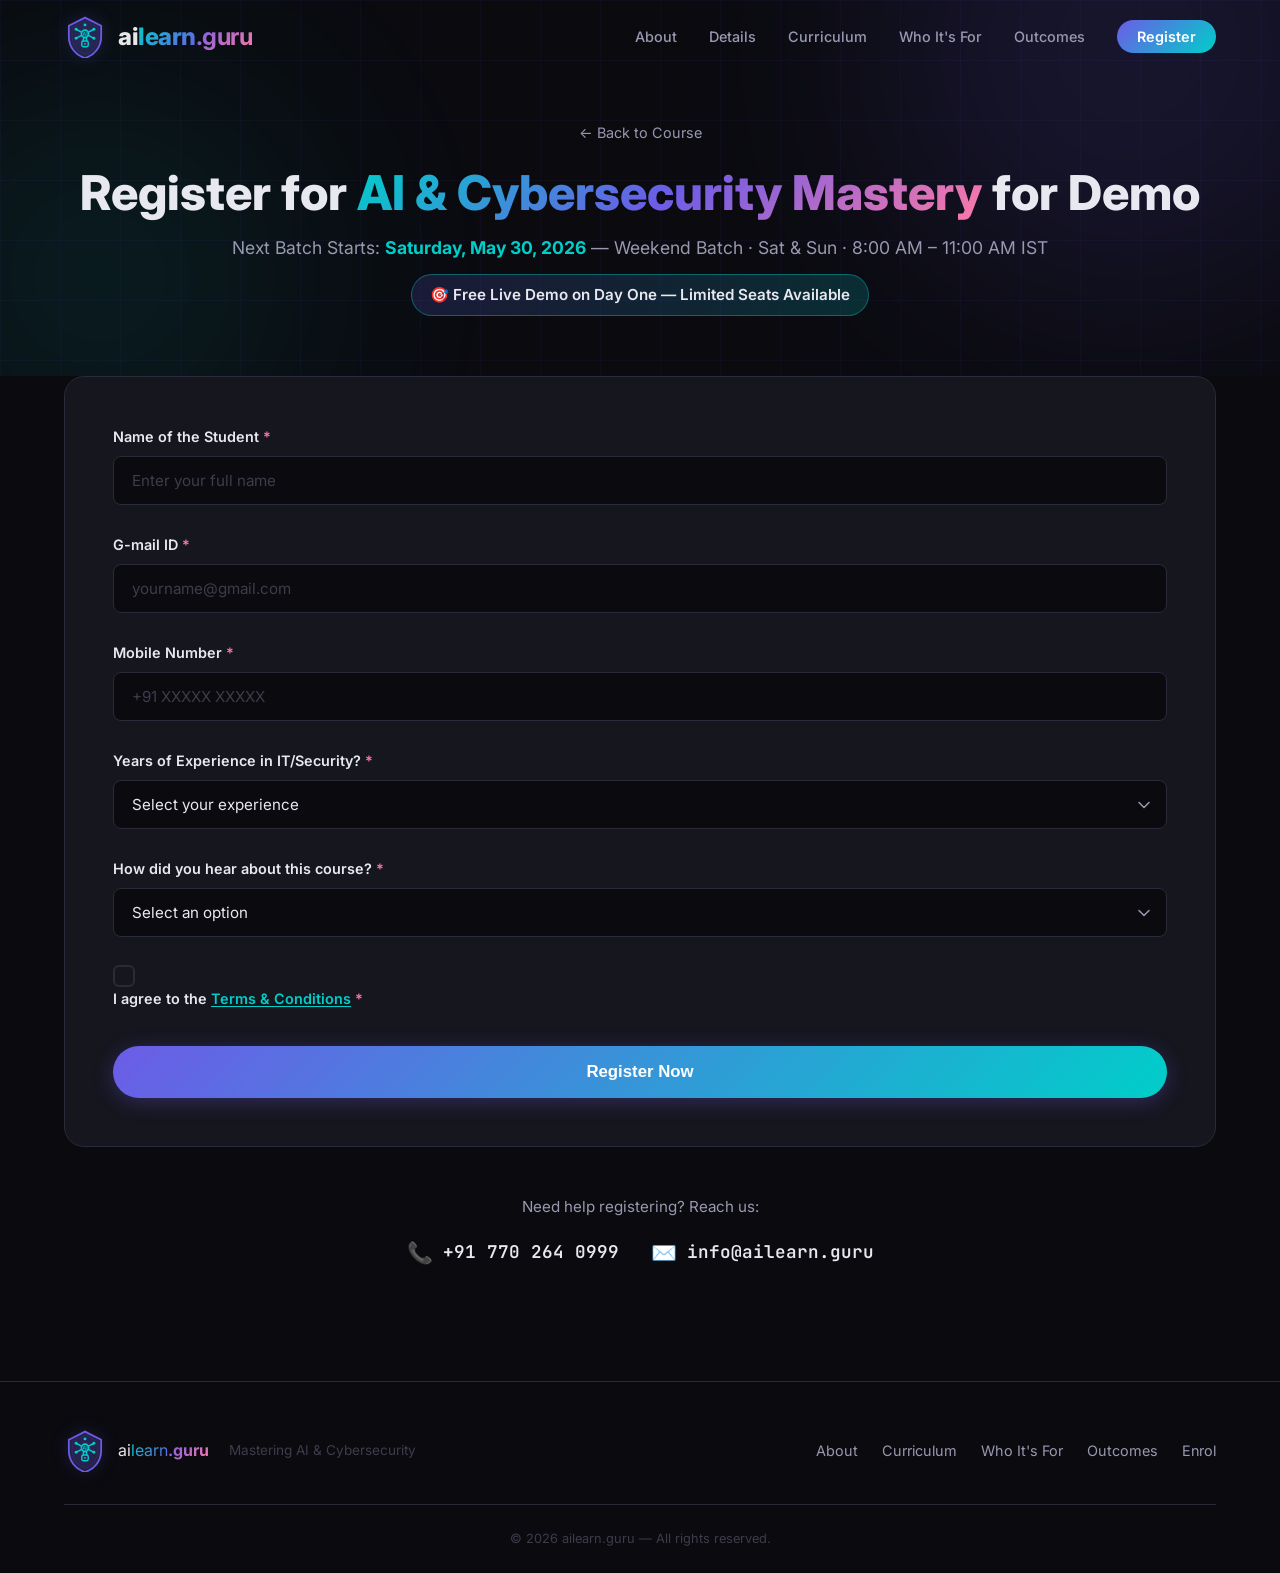
==== commit ea348142: "Update register page heading to clarify demo signup "Register for AI & Cybersecurity Mastery" -> "Re" ====
--- a/register.html
+++ b/register.html
@@ -42,7 +42,7 @@
         </div>
         <div class="container register-header-content">
             <a href="index.html" class="back-link">&larr; Back to Course</a>
-            <h1>Register for <span class="gradient-text">AI & Cybersecurity Mastery</span></h1>
+            <h1>Register for <span class="gradient-text">AI & Cybersecurity Mastery</span> for Demo</h1>
             <p class="register-subtitle">Next Batch Starts: <strong>Saturday, May 30, 2026</strong> &mdash; Weekend Batch · Sat &amp; Sun · 8:00 AM – 11:00 AM IST</p>
             <p class="register-demo">🎯 Free Live Demo on Day One &mdash; Limited Seats Available</p>
         </div>
--- a/style.css
+++ b/style.css
@@ -634,6 +634,32 @@
     border-radius: 100px;
 }
 
+.enrol-actions {
+    display: flex;
+    gap: 16px;
+    justify-content: center;
+    flex-wrap: wrap;
+    margin-bottom: 12px;
+}
+
+.btn-pay {
+    background: linear-gradient(135deg, #10b981, #059669);
+    color: white;
+    box-shadow: 0 4px 20px rgba(16, 185, 129, 0.3);
+}
+
+.btn-pay:hover {
+    box-shadow: 0 6px 30px rgba(16, 185, 129, 0.5);
+    transform: translateY(-2px);
+}
+
+.enrol-fee {
+    font-size: 0.85rem !important;
+    color: var(--text-muted) !important;
+    margin-top: 4px;
+    margin-bottom: 24px !important;
+}
+
 /* ---- Curriculum / Modules ---- */
 .modules-grid {
     display: flex;
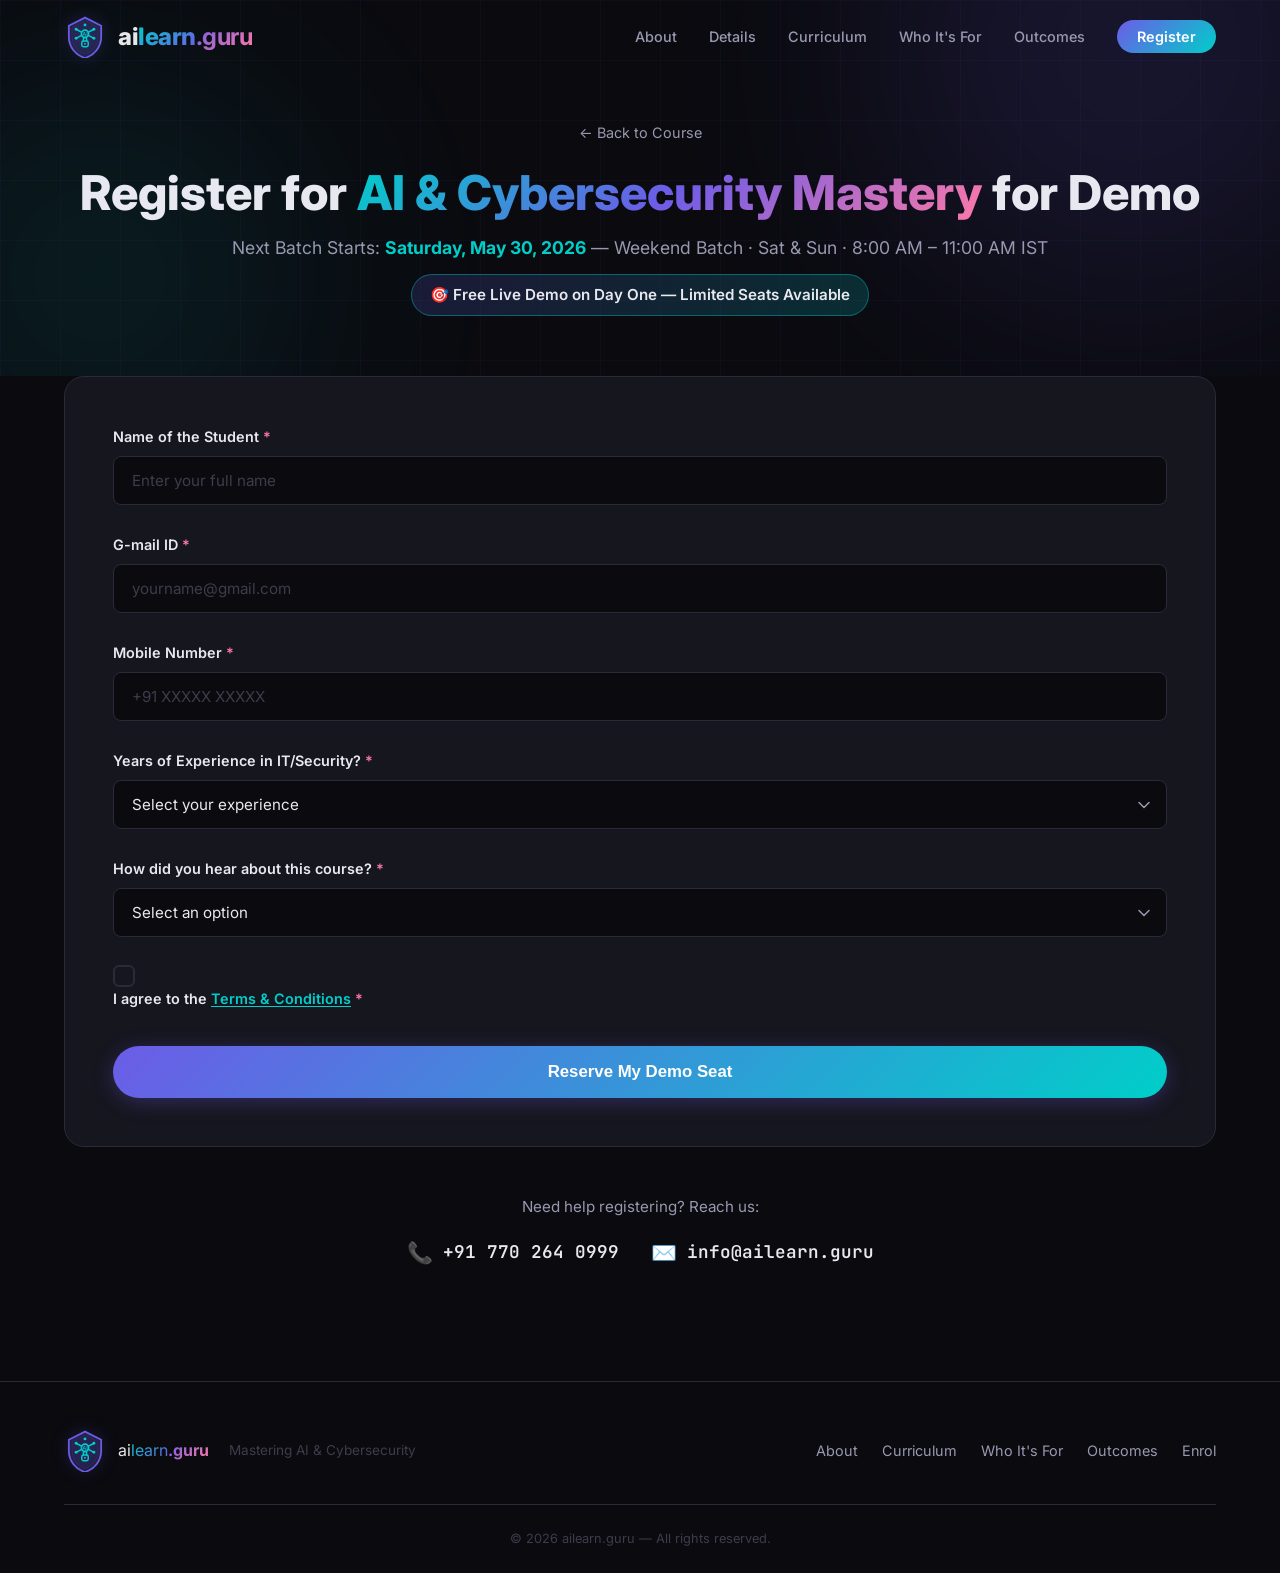
==== commit 4215f63b: "Align site with new batch — refund policy, outcomes, demo copy - T&C refund policy now "No refunds a" ====
--- a/register.html
+++ b/register.html
@@ -3,7 +3,7 @@
 <head>
     <meta charset="UTF-8">
     <meta name="viewport" content="width=device-width, initial-scale=1.0">
-    <title>Register | Mastering AI & Cybersecurity | ailearn.guru</title>
+    <title>Register for Demo | Mastering AI & Cybersecurity | ailearn.guru</title>
     <meta name="description" content="Register for Mastering AI & Cybersecurity training. New Weekend Batch starts Saturday, May 30, 2026 — Sat & Sun, 8–11 AM IST. Free Live Demo on Day One.">
     <link rel="preconnect" href="https://fonts.googleapis.com">
     <link rel="preconnect" href="https://fonts.gstatic.com" crossorigin>
@@ -117,7 +117,7 @@
                     </div>
 
                     <button type="submit" class="btn btn-primary btn-large form-submit-btn" id="submitBtn">
-                        <span class="btn-text">Register Now</span>
+                        <span class="btn-text">Reserve My Demo Seat</span>
                         <span class="btn-loading" style="display: none;">
                             <svg class="spinner" width="20" height="20" viewBox="0 0 20 20">
                                 <circle cx="10" cy="10" r="8" stroke="currentColor" stroke-width="2" fill="none" stroke-dasharray="40" stroke-linecap="round"/>
@@ -136,8 +136,8 @@
                             <defs><linearGradient id="successGrad" x1="0" y1="0" x2="48" y2="48"><stop stop-color="#00cec9"/><stop offset="1" stop-color="#6c5ce7"/></linearGradient></defs>
                         </svg>
                     </div>
-                    <h3>Registration Successful!</h3>
-                    <p>Thank you for registering for <strong>Mastering AI & Cybersecurity</strong>. We'll contact you shortly with next steps.</p>
+                    <h3>Demo Seat Reserved!</h3>
+                    <p>Thank you for registering for the Free Live Demo of <strong>Mastering AI &amp; Cybersecurity</strong>. We'll send joining details to your email a few days before the session. For urgent questions, WhatsApp or call <strong>+91 770 264 0999</strong>.</p>
                     <a href="index.html" class="btn btn-outline">Back to Course</a>
                 </div>
 
@@ -192,7 +192,7 @@
                 <p>Course fees, if applicable, will be communicated separately upon confirmation of your registration. Payment terms and deadlines will be shared via email or phone.</p>
 
                 <h4>4. Cancellation & Refund</h4>
-                <p>Cancellation requests must be made at least 7 days before the course start date for a full refund. Cancellations after this period may be subject to a cancellation fee. No refunds will be issued after the course has commenced.</p>
+                <p>All course fees are non-refundable after payment is received. By completing payment, you acknowledge and accept this no-refund policy.</p>
 
                 <h4>5. Intellectual Property</h4>
                 <p>All course materials, including presentations, documents, recordings, and resources, are the intellectual property of ailearn.guru. Participants may not copy, distribute, or share course materials without written permission.</p>
--- a/style.css
+++ b/style.css
@@ -710,6 +710,33 @@
     flex: 1;
 }
 
+.module-badge.module-badge-aside {
+    background: rgba(0, 206, 201, 0.12);
+    color: var(--accent-2);
+    border-color: rgba(0, 206, 201, 0.3);
+}
+
+.module-card-aside {
+    background: linear-gradient(135deg, rgba(108, 92, 231, 0.04), rgba(0, 206, 201, 0.04)), var(--bg-card);
+    border-color: rgba(0, 206, 201, 0.2);
+}
+
+.topic-handson {
+    display: inline-block;
+    padding: 2px 10px;
+    margin-right: 8px;
+    font-size: 0.68rem;
+    font-weight: 700;
+    letter-spacing: 0.06em;
+    text-transform: uppercase;
+    color: var(--accent-2);
+    background: rgba(0, 206, 201, 0.12);
+    border: 1px solid rgba(0, 206, 201, 0.3);
+    border-radius: 100px;
+    vertical-align: middle;
+    line-height: 1.4;
+}
+
 .module-badge {
     padding: 4px 12px;
     border-radius: 100px;
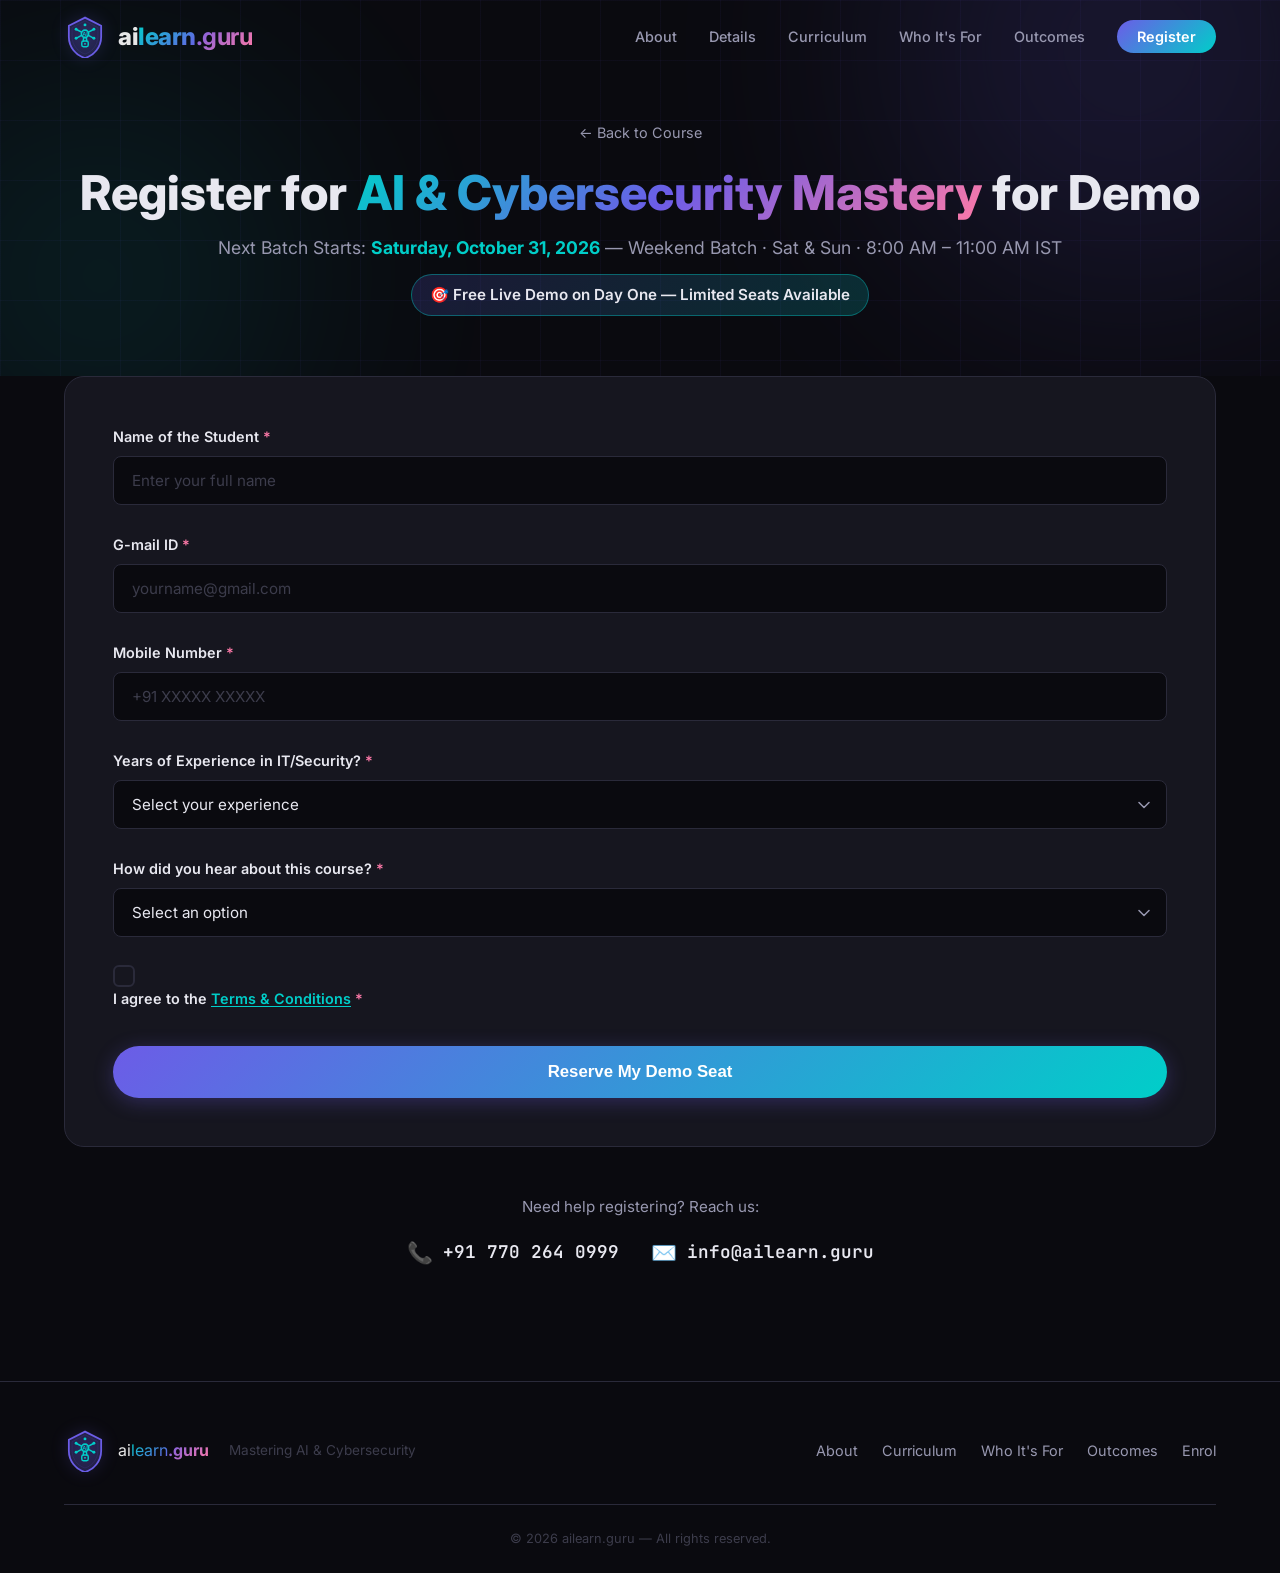
==== commit fd77f0b9: "Correct batch start date: October 31, 2026 (was May 30, 2026) May 30 was stale/incorrect. Updated ac" ====
--- a/register.html
+++ b/register.html
@@ -4,7 +4,7 @@
     <meta charset="UTF-8">
     <meta name="viewport" content="width=device-width, initial-scale=1.0">
     <title>Register for Demo | Mastering AI & Cybersecurity | ailearn.guru</title>
-    <meta name="description" content="Register for Mastering AI & Cybersecurity training. New Weekend Batch starts Saturday, May 30, 2026 — Sat & Sun, 8–11 AM IST. Free Live Demo on Day One.">
+    <meta name="description" content="Register for Mastering AI & Cybersecurity training. New Weekend Batch starts Saturday, October 31, 2026 — Sat & Sun, 8–11 AM IST. Free Live Demo on Day One.">
     <link rel="preconnect" href="https://fonts.googleapis.com">
     <link rel="preconnect" href="https://fonts.gstatic.com" crossorigin>
     <link href="https://fonts.googleapis.com/css2?family=Inter:wght@300;400;500;600;700;800;900&family=JetBrains+Mono:wght@400;500;600&display=swap" rel="stylesheet">
@@ -43,7 +43,7 @@
         <div class="container register-header-content">
             <a href="index.html" class="back-link">&larr; Back to Course</a>
             <h1>Register for <span class="gradient-text">AI & Cybersecurity Mastery</span> for Demo</h1>
-            <p class="register-subtitle">Next Batch Starts: <strong>Saturday, May 30, 2026</strong> &mdash; Weekend Batch · Sat &amp; Sun · 8:00 AM – 11:00 AM IST</p>
+            <p class="register-subtitle">Next Batch Starts: <strong>Saturday, October 31, 2026</strong> &mdash; Weekend Batch · Sat &amp; Sun · 8:00 AM – 11:00 AM IST</p>
             <p class="register-demo">🎯 Free Live Demo on Day One &mdash; Limited Seats Available</p>
         </div>
     </section>
@@ -180,7 +180,7 @@
             </div>
             <div class="modal-body">
                 <h3>Mastering AI & Cybersecurity: From Foundations to Pro</h3>
-                <p><strong>Effective Date:</strong> May 30, 2026</p>
+                <p><strong>Effective Date:</strong> October 31, 2026</p>
 
                 <h4>1. Course Enrollment</h4>
                 <p>By registering for this course, you confirm that the information provided is accurate and complete. Enrollment is subject to seat availability and confirmation by the course team.</p>
